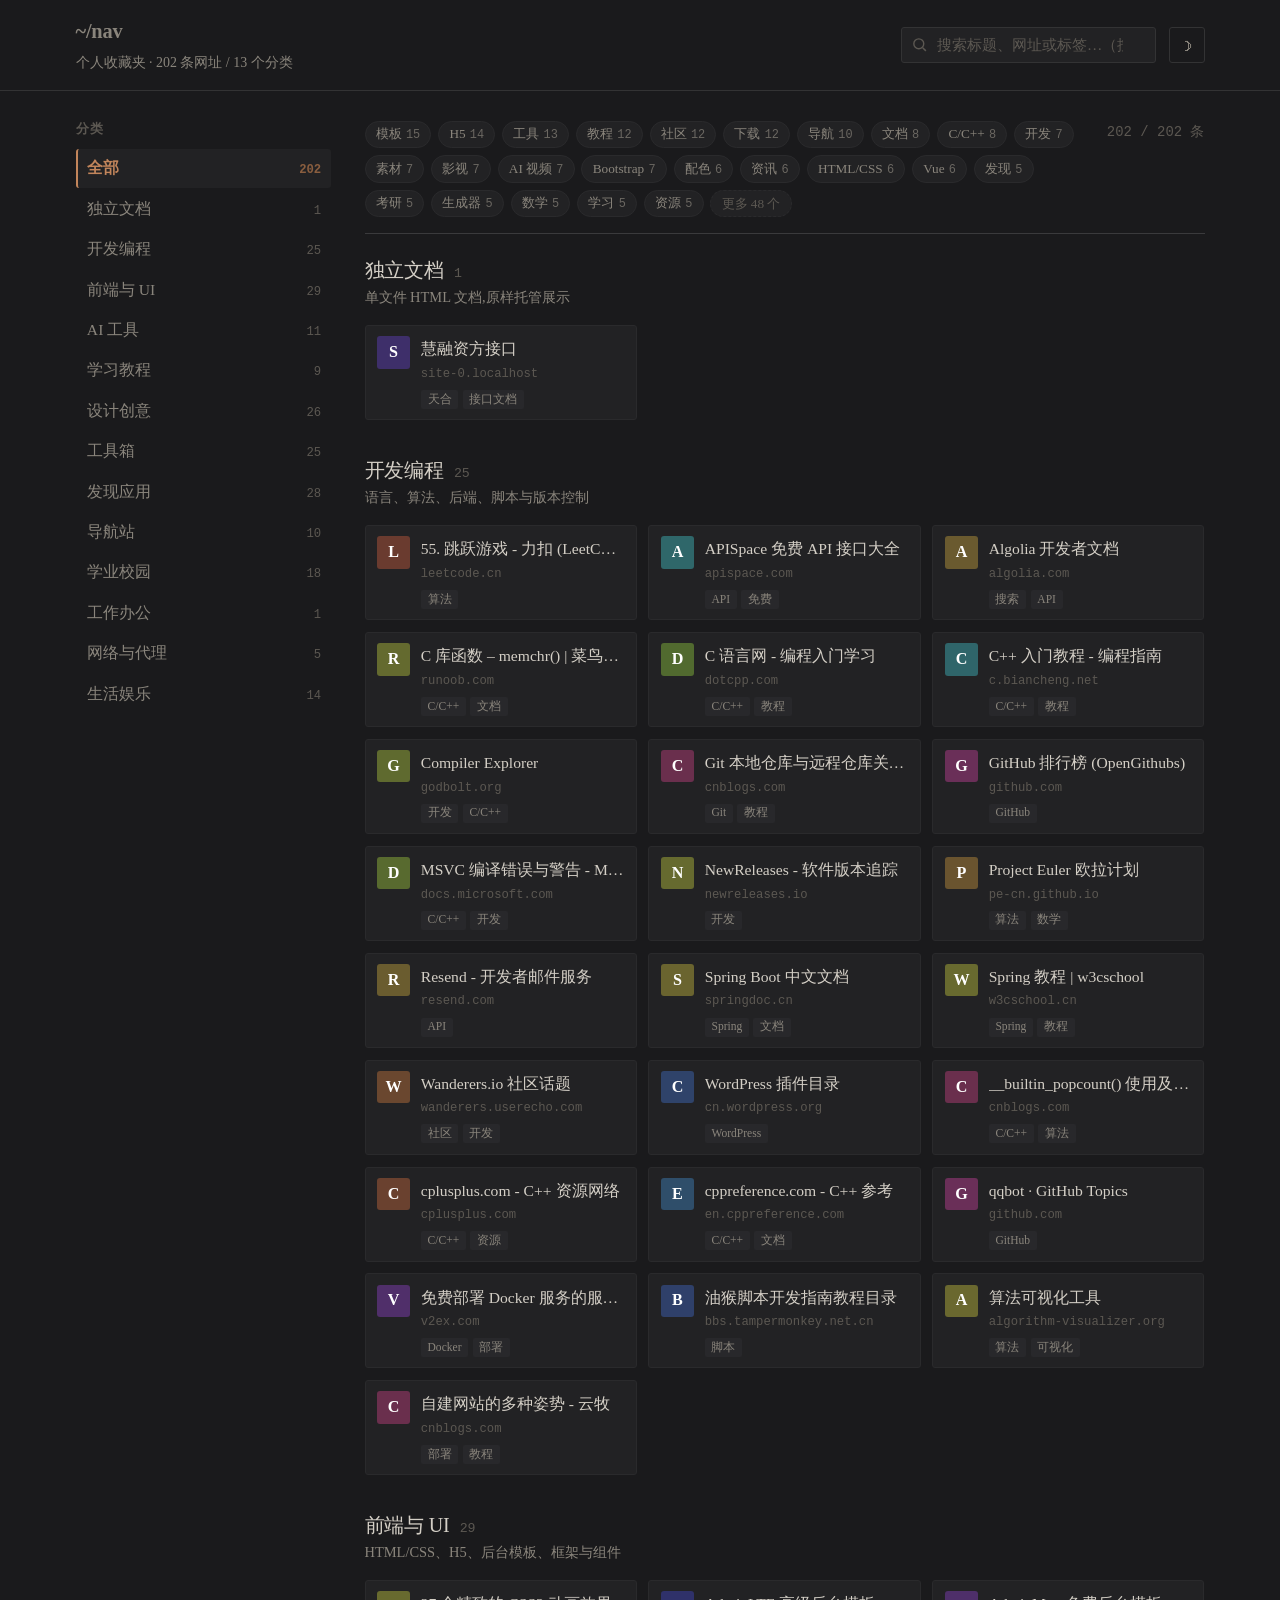
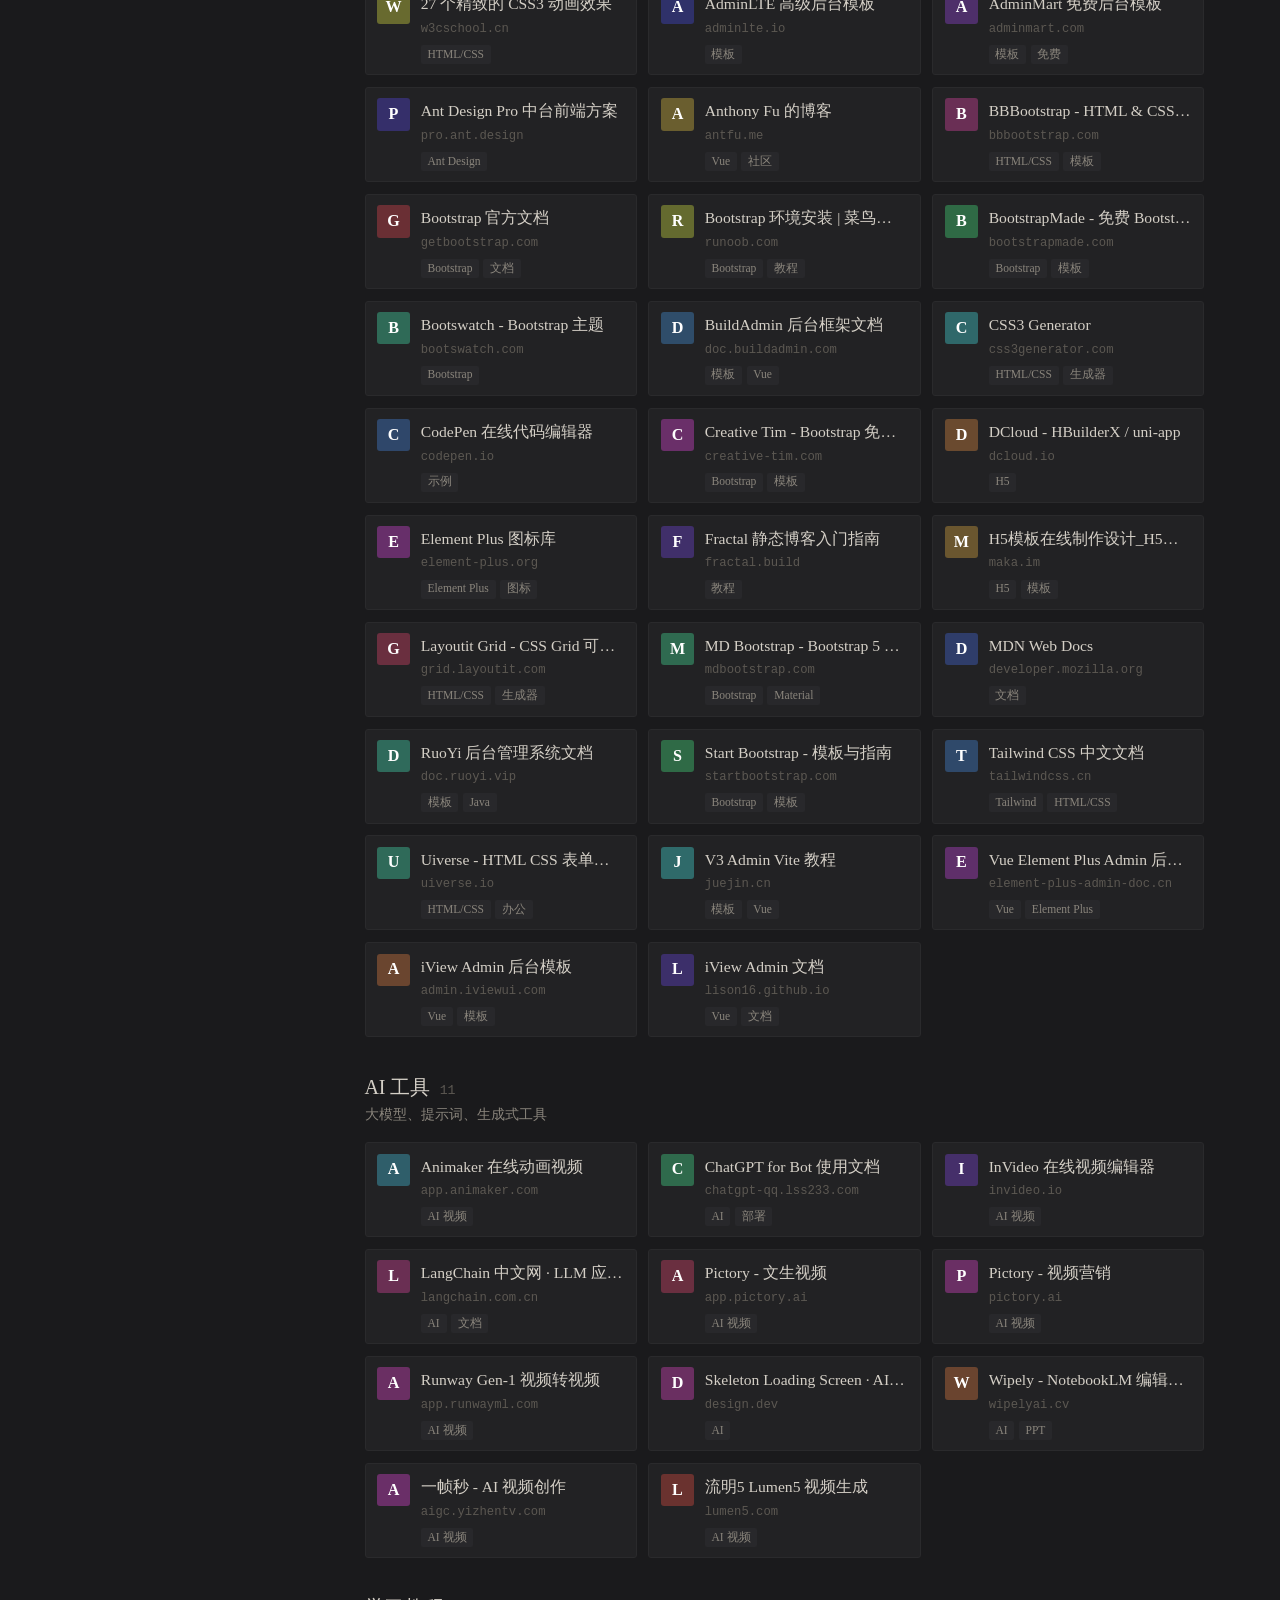
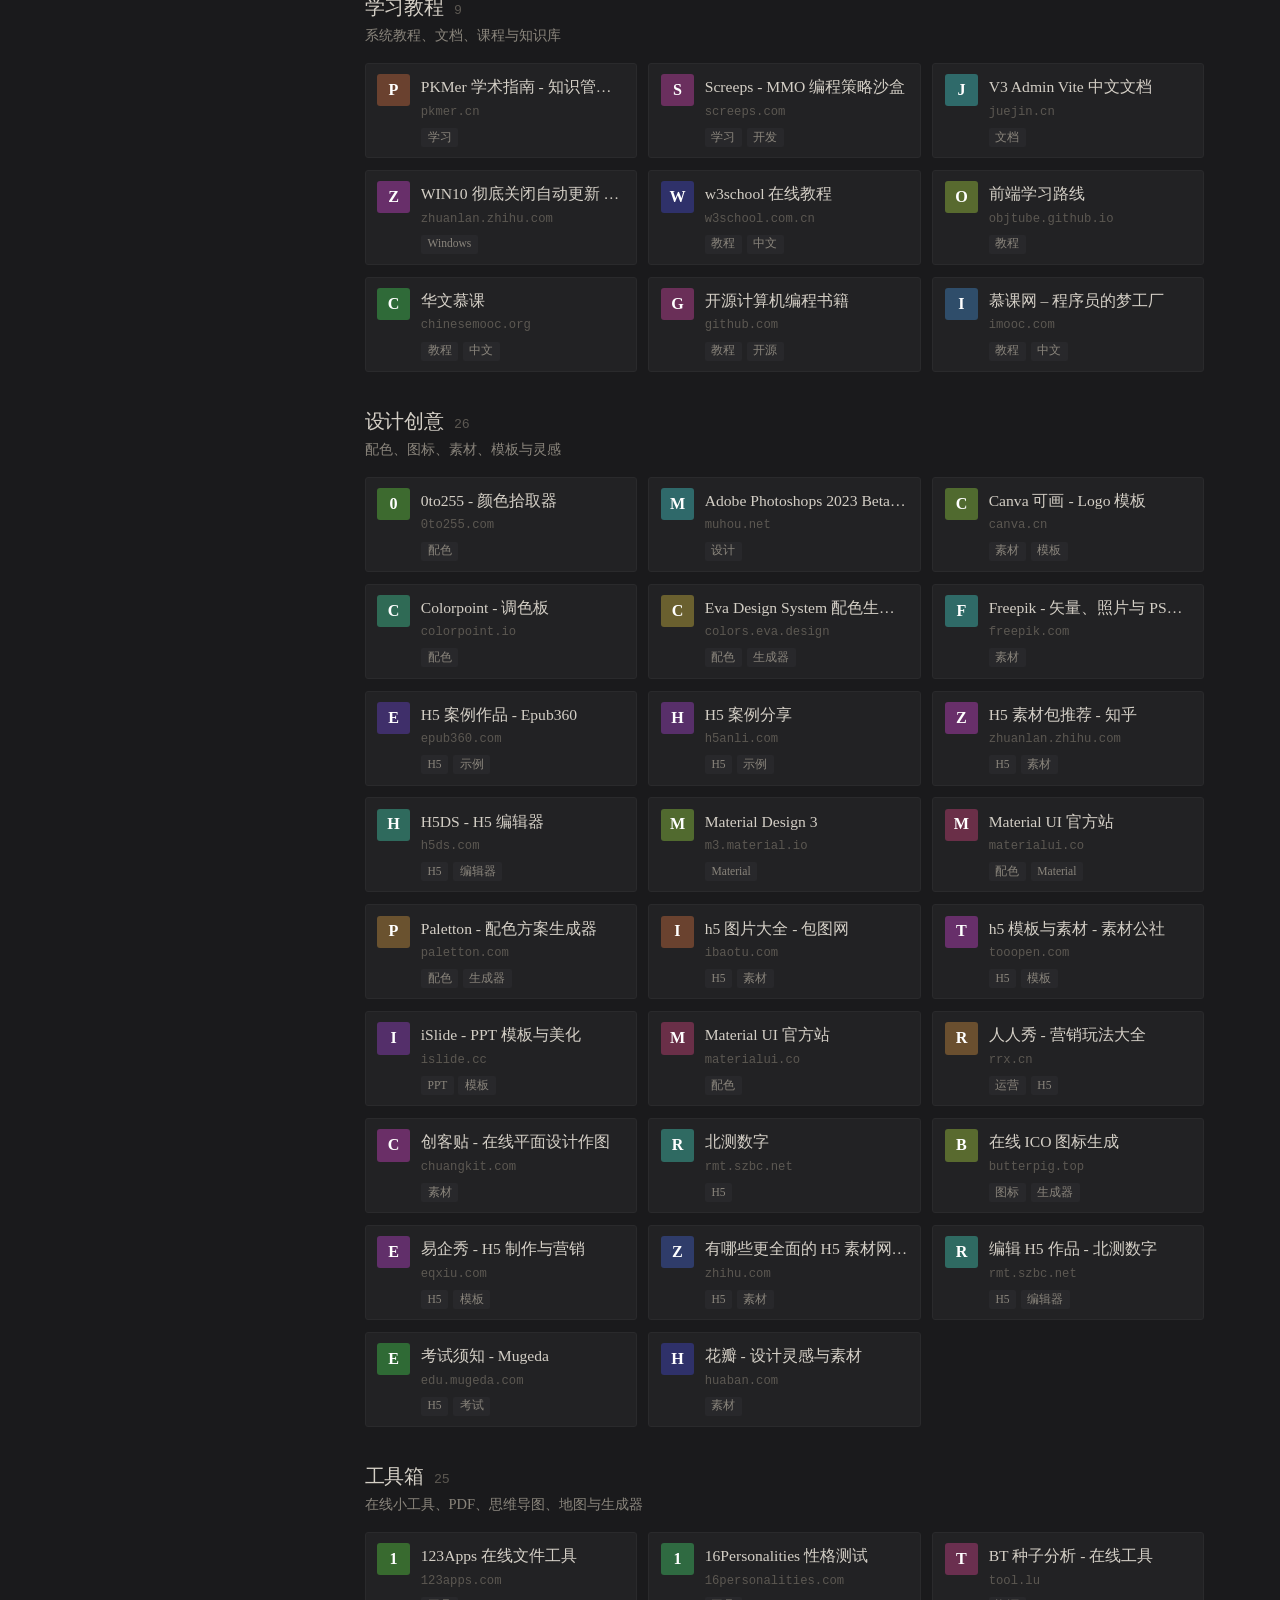
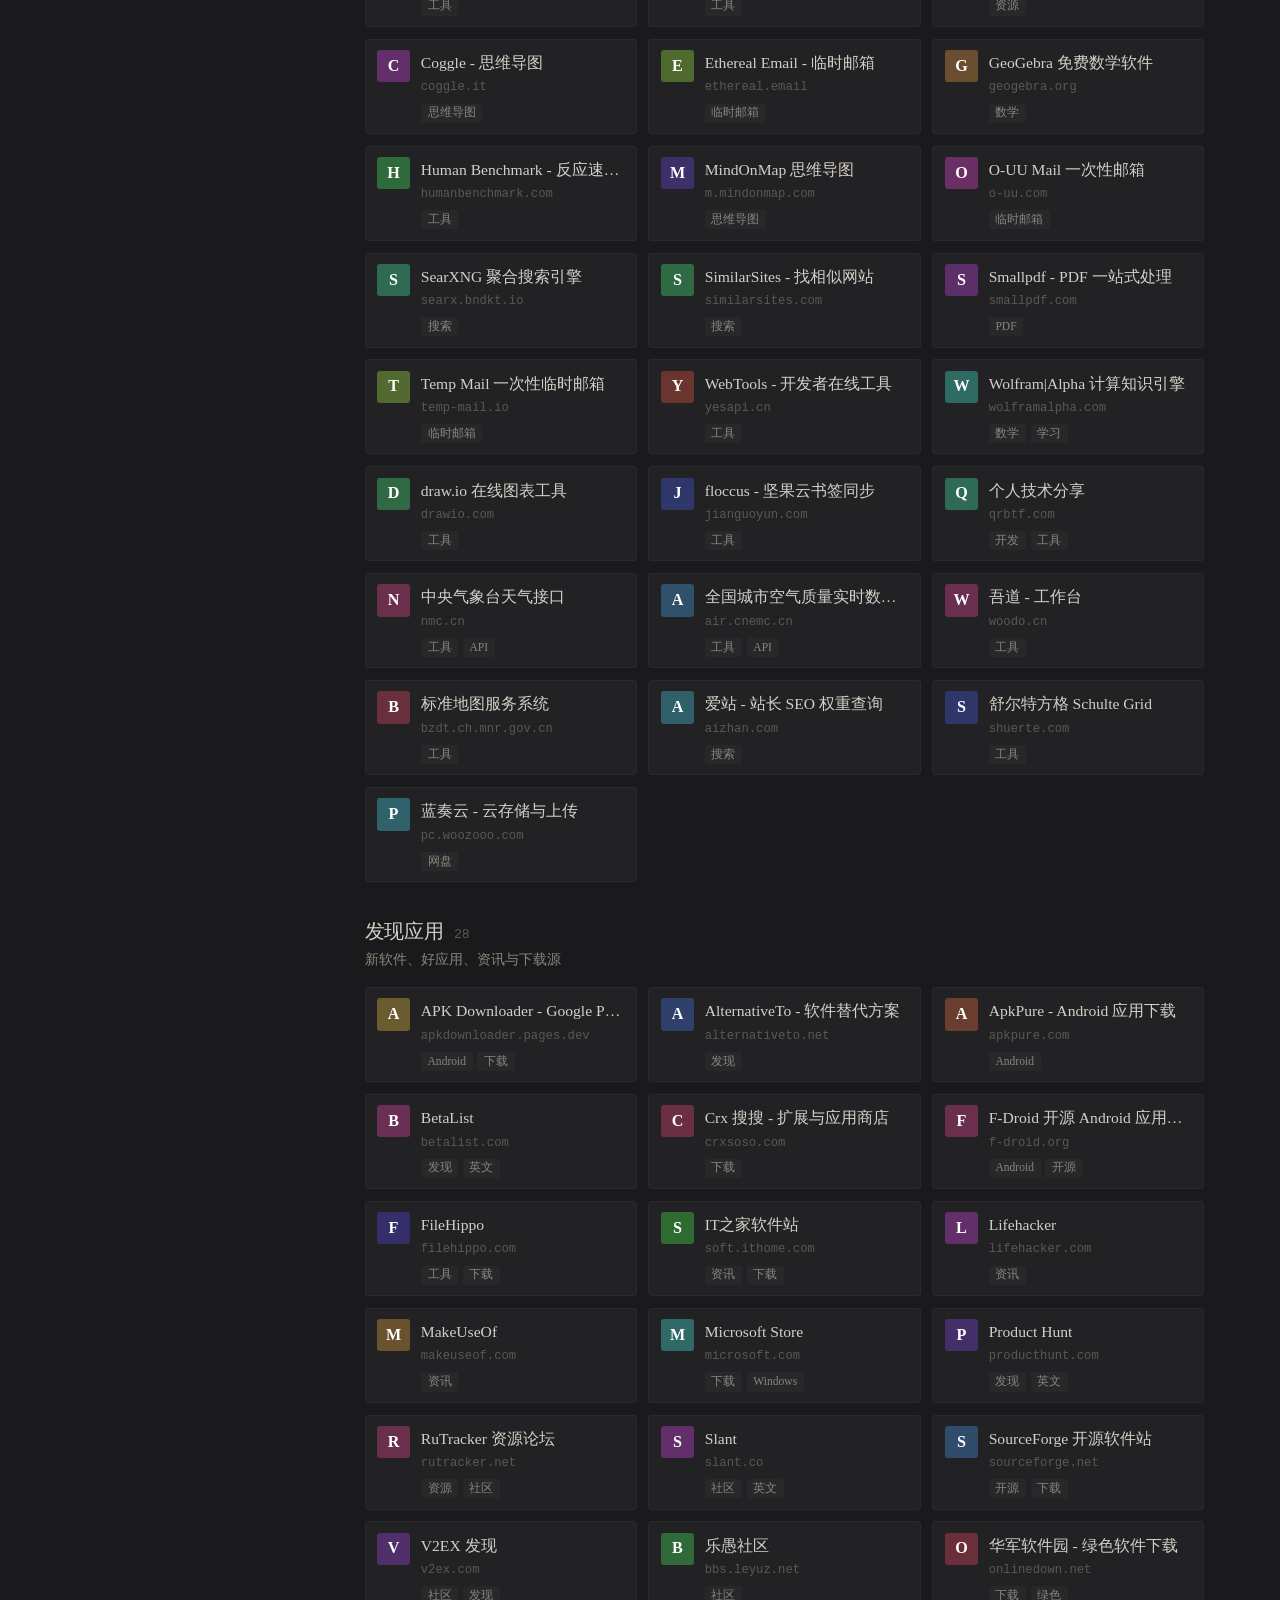
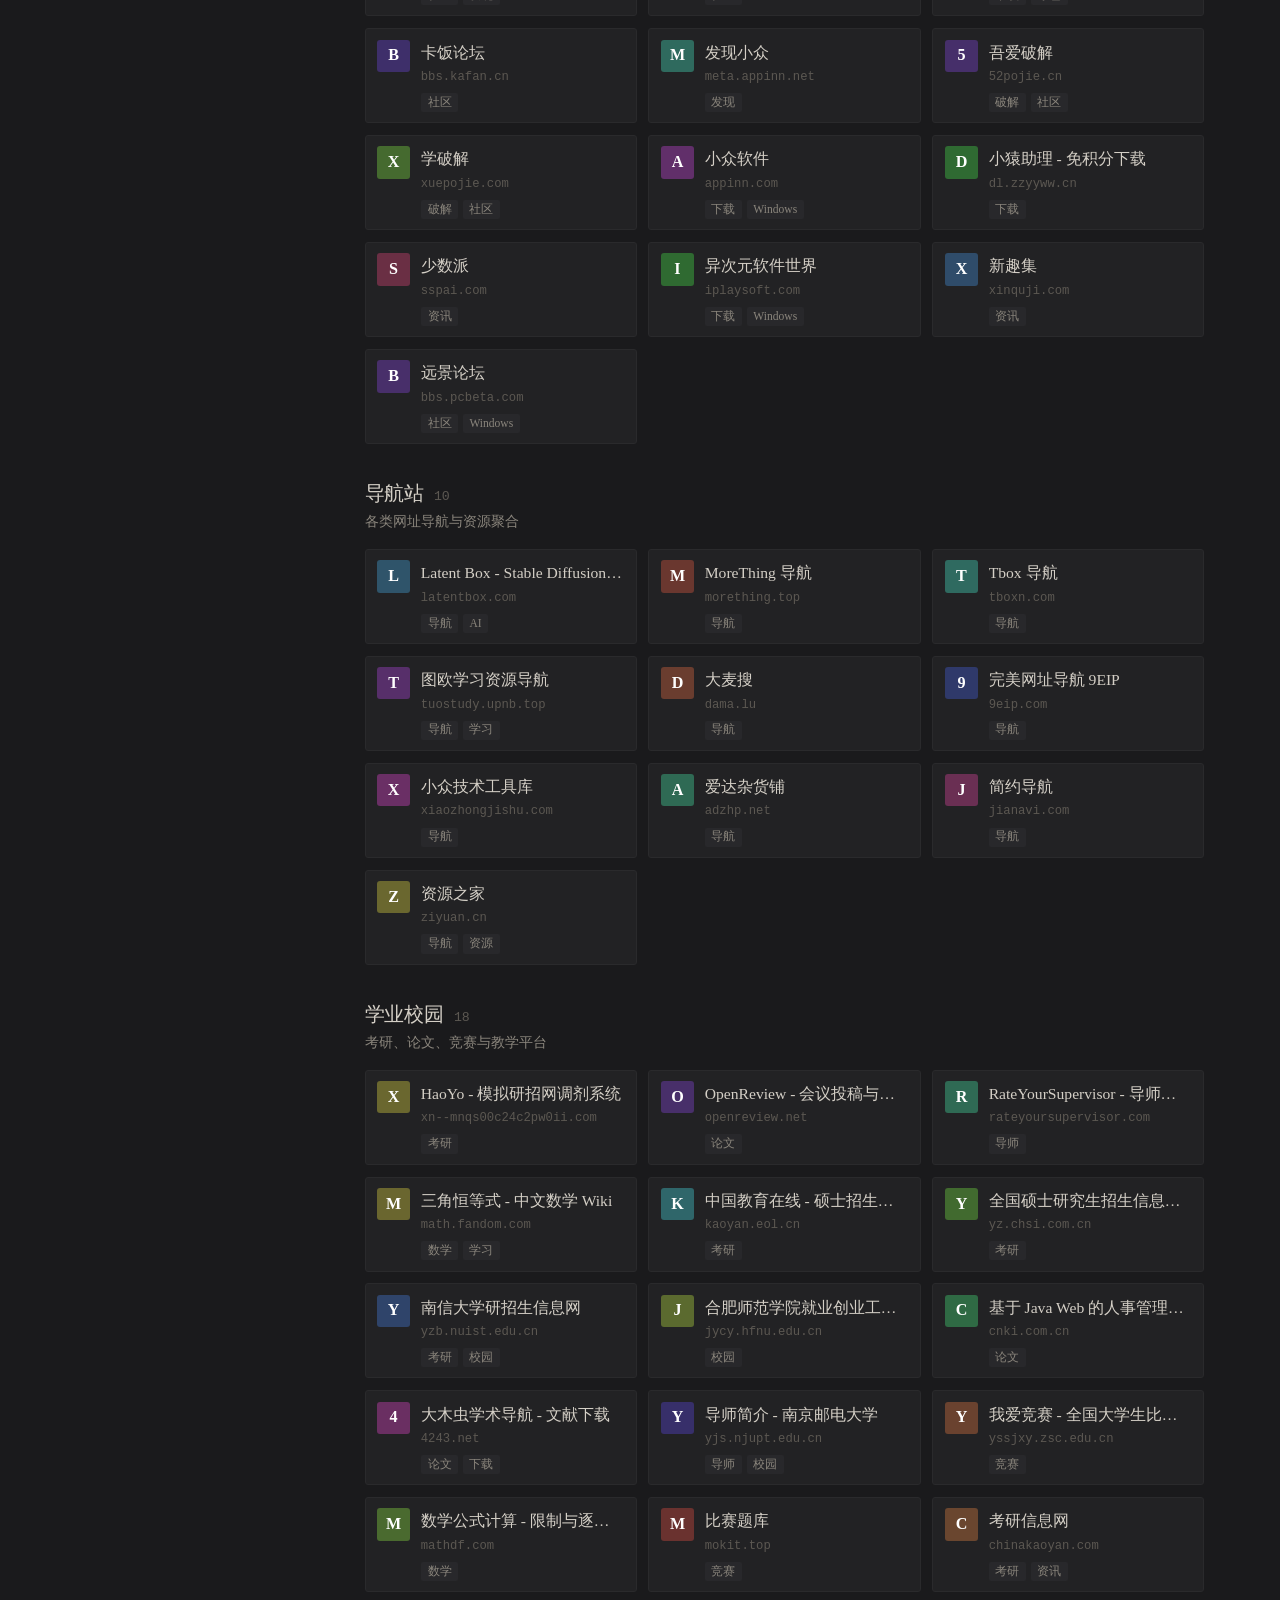
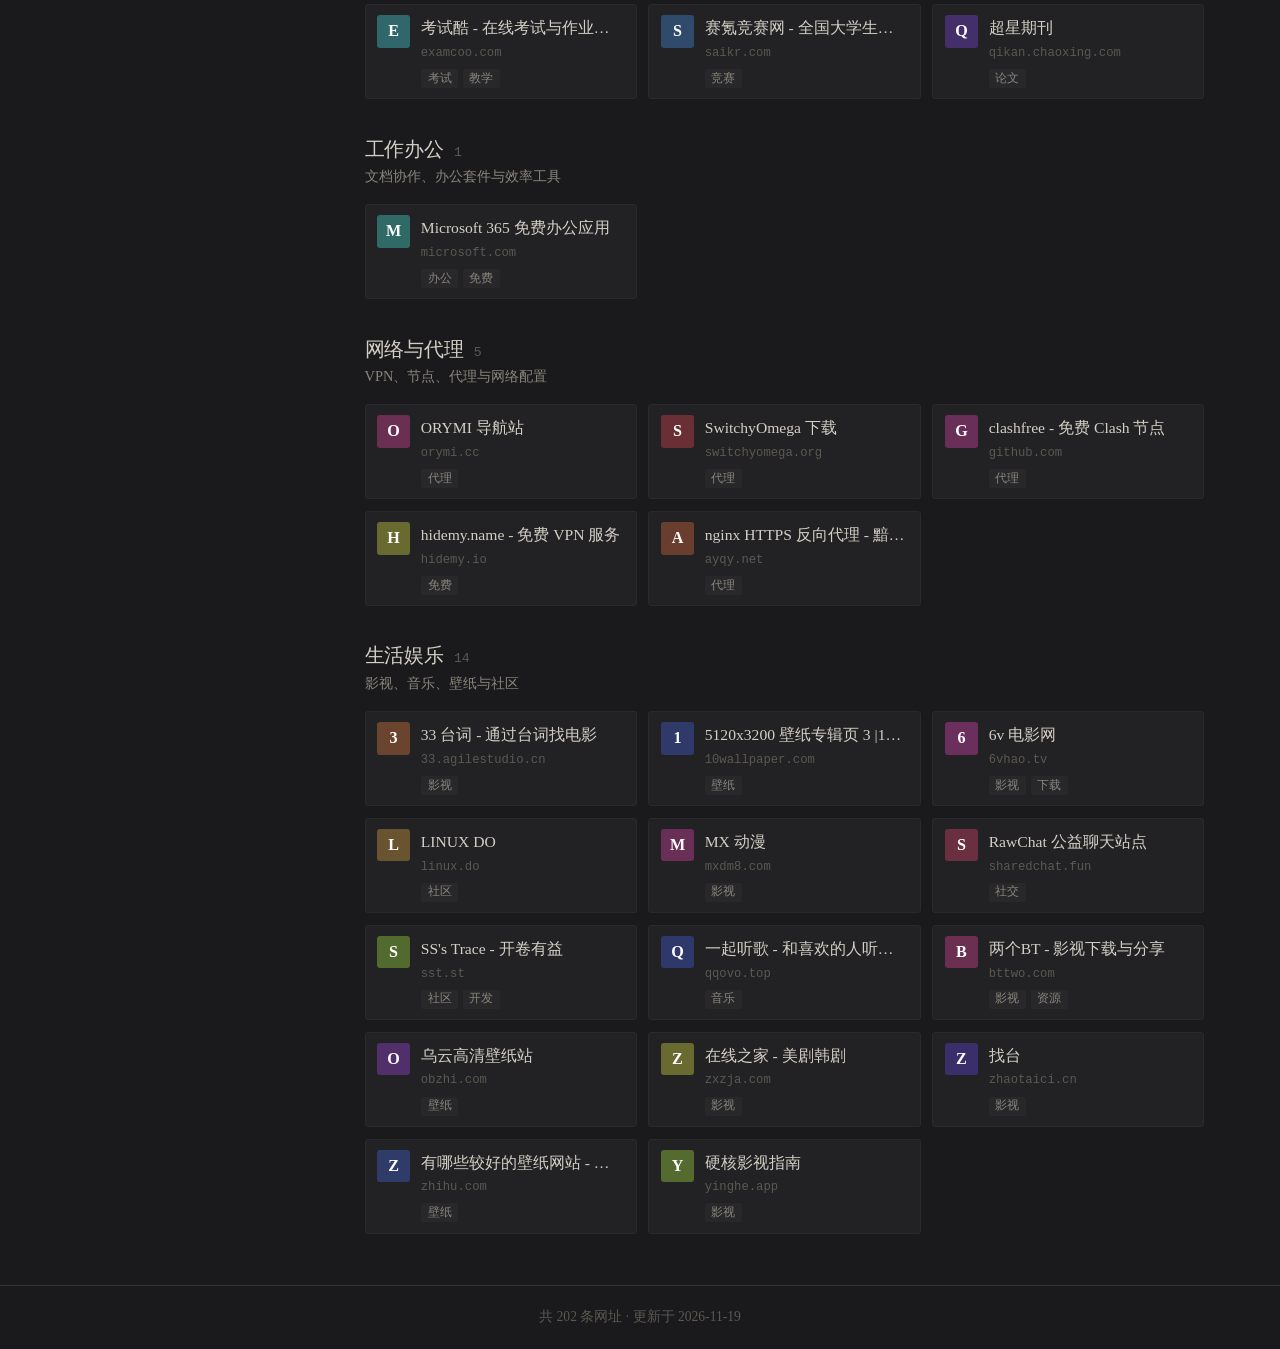
==== index.html @ 86fb74e4 "feat(导航):初始化 shuai-nav 站点并收录天合接口文档 - 从博客复制网址导航页(页面/样式/数据)作为站点根 - 天合接口文档原样托管在 /nav/tianhe/ - 导航数据新增「独" ====
<!DOCTYPE html>
<html lang="zh-CN" data-theme="dark">
<head>
  <meta charset="UTF-8">
  <meta name="viewport" content="width=device-width, initial-scale=1">
  <title>网址导航</title>
  <meta name="description" content="个人收藏夹整理而成的静态网址导航，数据与页面分离，可直接编辑 data/sites.js 维护。">
  <link rel="icon" href="data:image/svg+xml,%3Csvg xmlns='http://www.w3.org/2000/svg' viewBox='0 0 32 32'%3E%3Crect width='32' height='32' rx='6' fill='%23c2855b'/%3E%3Ctext x='16' y='23' font-size='19' font-family='serif' text-anchor='middle' fill='%23fff'%3E%E2%86%92%3C/text%3E%3C/svg%3E">
  <link rel="preload" href="assets/style.css" as="style">
  <script>
  (function(){try{var t=localStorage.getItem('theme');if(t)document.documentElement.setAttribute('data-theme',t);}catch(e){}})();
  </script>
  <link rel="stylesheet" href="assets/style.css">
</head>
<body>
  <a href="#main" class="skip-link">跳到主要内容</a>

  <header class="site-header">
    <div class="header-inner">
      <div class="brand">
        <span class="site-title">
          <a href="/" class="crumb-base">~/nav</a>
        </span>
        <p class="site-subtitle" id="subtitle">加载中…</p>
      </div>

      <div class="header-actions">
        <div class="search-box">
          <svg class="search-icon" viewBox="0 0 24 24" fill="none" stroke="currentColor" stroke-width="2" aria-hidden="true">
            <circle cx="11" cy="11" r="7"></circle>
            <line x1="16.5" y1="16.5" x2="21" y2="21"></line>
          </svg>
          <input id="search" type="search" placeholder="搜索标题、网址或标签…（按 / 聚焦）"
                 autocomplete="off" spellcheck="false" aria-label="搜索网址">
          <button id="clearSearch" class="clear-btn" type="button" aria-label="清空搜索" hidden>×</button>
        </div>
        <button id="themeToggle" class="theme-toggle" type="button" aria-label="切换明暗主题" title="切换明暗主题">&#9789;</button>
      </div>
    </div>
  </header>

  <div class="layout">
    <aside class="sidebar" id="sidebar">
      <nav class="cat-nav" aria-label="分类导航">
        <h2 class="sidebar-title">分类</h2>
        <ul class="cat-list" id="catList"></ul>
      </nav>
    </aside>

    <main id="main" class="main">
      <div class="toolbar">
        <div class="tag-bar" id="tagBar" aria-label="标签筛选"></div>
        <p class="result-count" id="resultCount" aria-live="polite"></p>
      </div>
      <div id="content" class="content"></div>
      <p class="empty-state" id="emptyState" hidden>没有匹配的网址，换个关键词试试。</p>
    </main>
  </div>

  <footer class="site-footer">
    <p>共 <span id="totalCount">0</span> 条网址 ·
       更新于 <span id="updatedAt">—</span></p>
  </footer>

  <script src="data/sites.js"></script>
  <script src="assets/app.js"></script>
</body>
</html>
---- assets/style.css ----
/* ============================================================
   网址导航 — 样式表
   风格沿用博客主题 latex-minimal：衬线宋体、暖纸色、细边框
   ============================================================ */

:root {
  --font-serif: "Cambria", "Palatino Linotype", "Palatino", "Times New Roman", "STSongti-SC", "Songti SC", "SimSun", "宋体", serif;
  --font-mono: "Consolas", "Menlo", "Monaco", "Courier New", monospace;
  --radius: 3px;
  --gap: 1.25rem;
  --transition: 180ms ease;
  --sidebar-w: 15rem;
}

[data-theme="dark"] {
  --bg:            #1a1a1c;
  --bg-surface:    #222224;
  --bg-code:       #28282b;
  --bg-hover:      #2a2a2d;
  --text:          #d4cfc6;
  --text-muted:    #8a857c;
  --text-faint:    #5c5852;
  --border:        #333334;
  --border-light:  #2a2a2c;
  --accent:        #c2855b;
  --accent-dim:    #8a5e3f;
  --rule:          #3a3a3c;
  --selection-bg:  #3d3326;
  --selection-text:#e0d8c8;
  --shadow:        rgba(0, 0, 0, .35);
}

[data-theme="light"] {
  --bg:            #fdfcf8;
  --bg-surface:    #f6f3ed;
  --bg-code:       #f0ede6;
  --bg-hover:      #efeae1;
  --text:          #2d2c28;
  --text-muted:    #6b6760;
  --text-faint:    #a09b92;
  --border:        #ddd8cf;
  --border-light:  #ebe6db;
  --accent:        #a0522d;
  --accent-dim:    #c2855b;
  --rule:          #d5d0c7;
  --selection-bg:  #e8dcc8;
  --selection-text:#2d2c28;
  --shadow:        rgba(60, 50, 35, .10);
}

*, *::before, *::after { box-sizing: border-box; margin: 0; padding: 0; }

html { font-size: 17px; -webkit-font-smoothing: antialiased; -moz-osx-font-smoothing: grayscale; scroll-behavior: smooth; }

body {
  font-family: var(--font-serif);
  background: var(--bg);
  color: var(--text);
  line-height: 1.65;
  min-height: 100vh;
  transition: background var(--transition), color var(--transition);
  display: flex;
  flex-direction: column;
}

::selection { background: var(--selection-bg); color: var(--selection-text); }

h1, h2, h3 { font-weight: 500; line-height: 1.25; color: var(--text); }

a { color: var(--accent); text-decoration: none; transition: color var(--transition); }
a:hover { color: var(--accent-dim); }

code { font-family: var(--font-mono); font-size: .85em; background: var(--bg-code); padding: .15em .4em; border-radius: var(--radius); }

:focus-visible { outline: 2px solid var(--accent); outline-offset: 2px; border-radius: 2px; }

.skip-link {
  position: absolute; top: -100%; left: 1rem; z-index: 1000;
  background: var(--accent); color: #fff; padding: .5rem 1rem; border-radius: var(--radius);
}
.skip-link:focus { top: .5rem; }

/* ---------------- Header ---------------- */
.site-header {
  border-bottom: 1px solid var(--border);
  position: sticky; top: 0; z-index: 100;
  background: var(--bg);
  backdrop-filter: blur(8px);
}
.header-inner {
  max-width: 1180px; margin: 0 auto; padding: .9rem 1.5rem;
  display: flex; align-items: center; justify-content: space-between; gap: 1.25rem;
}
.brand { min-width: 0; }
.site-title { font-size: 1.2rem; font-weight: 600; color: var(--text-muted); letter-spacing: -.01em; }
.crumb-base { color: var(--text-muted); }
.crumb-base:hover { color: var(--accent); }
.crumb-sep { color: var(--text-faint); padding: 0 .15em; }
.crumb-current { color: var(--accent); }
.site-subtitle { font-size: .82rem; color: var(--text-muted); margin-top: .15rem; }

.header-actions { display: flex; align-items: center; gap: .75rem; }

.search-box {
  position: relative; display: flex; align-items: center;
  background: var(--bg-surface); border: 1px solid var(--border);
  border-radius: var(--radius); padding: 0 .55rem; min-width: 15rem;
  transition: border-color var(--transition);
}
.search-box:focus-within { border-color: var(--accent); }
.search-icon { width: 1rem; height: 1rem; color: var(--text-faint); flex: none; }
.search-box input {
  font-family: inherit; font-size: .9rem; color: var(--text);
  background: none; border: none; outline: none; padding: .45rem .5rem; width: 100%;
}
.search-box input::placeholder { color: var(--text-faint); }
.clear-btn {
  border: none; background: none; color: var(--text-faint); cursor: pointer;
  font-size: 1.1rem; line-height: 1; padding: 0 .15rem;
}
.clear-btn:hover { color: var(--accent); }

.theme-toggle {
  background: none; border: 1px solid var(--border); color: var(--text-muted);
  border-radius: var(--radius); width: 2.1rem; height: 2.1rem; cursor: pointer;
  font-size: .95rem; line-height: 1; flex: none;
  transition: color var(--transition), border-color var(--transition);
}
.theme-toggle:hover { color: var(--accent); border-color: var(--accent-dim); }

/* ---------------- Layout ---------------- */
.layout {
  max-width: 1180px; width: 100%; margin: 0 auto; padding: 1.75rem 1.5rem 3rem;
  display: grid; grid-template-columns: var(--sidebar-w) minmax(0, 1fr); gap: 2rem;
  flex: 1;
}

/* ---------------- Sidebar ---------------- */
.sidebar { position: sticky; top: 5.2rem; align-self: start; max-height: calc(100vh - 6.5rem); overflow-y: auto; }
.sidebar-title {
  font-size: .78rem; text-transform: uppercase; letter-spacing: .12em;
  color: var(--text-faint); margin-bottom: .7rem; font-weight: 600;
}
.cat-list { list-style: none; }
.cat-item + .cat-item { margin-top: .1rem; }
.cat-link {
  display: flex; align-items: baseline; justify-content: space-between; gap: .5rem;
  padding: .38rem .55rem; border-radius: var(--radius);
  color: var(--text-muted); font-size: .92rem;
  border-left: 2px solid transparent;
  transition: background var(--transition), color var(--transition);
}
.cat-link:hover { background: var(--bg-surface); color: var(--text); }
.cat-link.is-active {
  color: var(--accent); background: var(--bg-surface);
  border-left-color: var(--accent); font-weight: 600;
}
.cat-count { font-family: var(--font-mono); font-size: .72rem; color: var(--text-faint); }
.cat-link.is-active .cat-count { color: var(--accent-dim); }

/* ---------------- Toolbar ---------------- */
.toolbar {
  display: flex; align-items: flex-start; justify-content: space-between;
  gap: 1rem; flex-wrap: wrap; margin-bottom: 1.4rem;
  padding-bottom: .9rem; border-bottom: 1px solid var(--rule);
}
.tag-bar { display: flex; flex-wrap: wrap; gap: .4rem; flex: 1; min-width: 0; }
.tag-chip {
  font-family: inherit; font-size: .78rem; line-height: 1;
  padding: .32rem .6rem; border-radius: 999px; cursor: pointer;
  background: var(--bg-surface); border: 1px solid var(--border-light); color: var(--text-muted);
  transition: all var(--transition);
}
.tag-chip:hover { color: var(--text); border-color: var(--accent-dim); }
.tag-chip.is-active { background: var(--accent); border-color: var(--accent); color: #fff; }
.tag-chip .tag-n { font-family: var(--font-mono); font-size: .7rem; opacity: .7; margin-left: .25rem; }
.tag-more { border-style: dashed; color: var(--text-faint); }
.result-count { font-size: .82rem; color: var(--text-faint); white-space: nowrap; font-family: var(--font-mono); }

/* ---------------- Content ---------------- */
.content { display: flex; flex-direction: column; gap: 2.2rem; }

.section-head { margin-bottom: .9rem; }
.section-title {
  font-size: 1.18rem; font-weight: 500; letter-spacing: -.01em;
  display: flex; align-items: baseline; gap: .6rem;
}
.section-title .section-n { font-family: var(--font-mono); font-size: .78rem; color: var(--text-faint); font-weight: 400; }
.section-desc { font-size: .85rem; color: var(--text-muted); margin-top: .2rem; }

.card-grid {
  display: grid; gap: .7rem;
  grid-template-columns: repeat(auto-fill, minmax(15.5rem, 1fr));
}

.card {
  display: flex; align-items: flex-start; gap: .65rem;
  padding: .6rem .7rem;
  background: var(--bg-surface); border: 1px solid var(--border-light);
  border-radius: var(--radius);
  color: var(--text);
  transition: border-color var(--transition), background var(--transition), transform var(--transition);
}
.card:hover { border-color: var(--accent-dim); background: var(--bg-hover); transform: translateY(-1px); }
.card:hover .card-title { color: var(--accent); }

.avatar {
  flex: none; width: 1.9rem; height: 1.9rem; border-radius: var(--radius);
  display: grid; place-items: center;
  font-size: .95rem; font-weight: 600; color: #fff;
  background: var(--accent-dim);
  user-select: none;
}
.card-body { min-width: 0; }
.card-title {
  display: block; font-size: .92rem; font-weight: 500; color: var(--text);
  overflow: hidden; text-overflow: ellipsis; white-space: nowrap;
  transition: color var(--transition);
}
.card-url {
  display: block; font-family: var(--font-mono); font-size: .72rem; color: var(--text-faint);
  overflow: hidden; text-overflow: ellipsis; white-space: nowrap; margin-top: .1rem;
}
.card-tags { margin-top: .35rem; display: flex; flex-wrap: wrap; gap: .25rem; }
.card-tag {
  font-size: .68rem; line-height: 1; padding: .22rem .4rem; border-radius: 2px;
  color: var(--text-muted); background: var(--bg-code);
}
.card-tag.is-hit { color: var(--accent); border: 1px solid var(--accent-dim); }

.empty-state { color: var(--text-muted); text-align: center; padding: 3rem 0; }

/* ---------------- Footer ---------------- */
.site-footer {
  border-top: 1px solid var(--border);
  padding: 1.2rem 1.5rem; text-align: center;
  font-size: .8rem; color: var(--text-faint);
}

/* ---------------- Responsive ---------------- */
@media (max-width: 860px) {
  .layout { grid-template-columns: 1fr; gap: 1.2rem; padding: 1.1rem 1rem 2.5rem; }
  .sidebar { position: static; max-height: none; overflow: visible; }
  .cat-list { display: flex; flex-wrap: wrap; gap: .35rem; }
  .cat-item + .cat-item { margin-top: 0; }
  .cat-link { border-left: none; border: 1px solid var(--border-light); border-radius: 999px; padding: .28rem .7rem; }
  .cat-link.is-active { border-color: var(--accent); }
  .header-inner { flex-direction: column; align-items: stretch; gap: .8rem; }
  .header-actions { justify-content: space-between; }
  .search-box { min-width: 0; flex: 1; }
}
---- assets/style.css ----
/* ============================================================
   网址导航 — 样式表
   风格沿用博客主题 latex-minimal：衬线宋体、暖纸色、细边框
   ============================================================ */

:root {
  --font-serif: "Cambria", "Palatino Linotype", "Palatino", "Times New Roman", "STSongti-SC", "Songti SC", "SimSun", "宋体", serif;
  --font-mono: "Consolas", "Menlo", "Monaco", "Courier New", monospace;
  --radius: 3px;
  --gap: 1.25rem;
  --transition: 180ms ease;
  --sidebar-w: 15rem;
}

[data-theme="dark"] {
  --bg:            #1a1a1c;
  --bg-surface:    #222224;
  --bg-code:       #28282b;
  --bg-hover:      #2a2a2d;
  --text:          #d4cfc6;
  --text-muted:    #8a857c;
  --text-faint:    #5c5852;
  --border:        #333334;
  --border-light:  #2a2a2c;
  --accent:        #c2855b;
  --accent-dim:    #8a5e3f;
  --rule:          #3a3a3c;
  --selection-bg:  #3d3326;
  --selection-text:#e0d8c8;
  --shadow:        rgba(0, 0, 0, .35);
}

[data-theme="light"] {
  --bg:            #fdfcf8;
  --bg-surface:    #f6f3ed;
  --bg-code:       #f0ede6;
  --bg-hover:      #efeae1;
  --text:          #2d2c28;
  --text-muted:    #6b6760;
  --text-faint:    #a09b92;
  --border:        #ddd8cf;
  --border-light:  #ebe6db;
  --accent:        #a0522d;
  --accent-dim:    #c2855b;
  --rule:          #d5d0c7;
  --selection-bg:  #e8dcc8;
  --selection-text:#2d2c28;
  --shadow:        rgba(60, 50, 35, .10);
}

*, *::before, *::after { box-sizing: border-box; margin: 0; padding: 0; }

html { font-size: 17px; -webkit-font-smoothing: antialiased; -moz-osx-font-smoothing: grayscale; scroll-behavior: smooth; }

body {
  font-family: var(--font-serif);
  background: var(--bg);
  color: var(--text);
  line-height: 1.65;
  min-height: 100vh;
  transition: background var(--transition), color var(--transition);
  display: flex;
  flex-direction: column;
}

::selection { background: var(--selection-bg); color: var(--selection-text); }

h1, h2, h3 { font-weight: 500; line-height: 1.25; color: var(--text); }

a { color: var(--accent); text-decoration: none; transition: color var(--transition); }
a:hover { color: var(--accent-dim); }

code { font-family: var(--font-mono); font-size: .85em; background: var(--bg-code); padding: .15em .4em; border-radius: var(--radius); }

:focus-visible { outline: 2px solid var(--accent); outline-offset: 2px; border-radius: 2px; }

.skip-link {
  position: absolute; top: -100%; left: 1rem; z-index: 1000;
  background: var(--accent); color: #fff; padding: .5rem 1rem; border-radius: var(--radius);
}
.skip-link:focus { top: .5rem; }

/* ---------------- Header ---------------- */
.site-header {
  border-bottom: 1px solid var(--border);
  position: sticky; top: 0; z-index: 100;
  background: var(--bg);
  backdrop-filter: blur(8px);
}
.header-inner {
  max-width: 1180px; margin: 0 auto; padding: .9rem 1.5rem;
  display: flex; align-items: center; justify-content: space-between; gap: 1.25rem;
}
.brand { min-width: 0; }
.site-title { font-size: 1.2rem; font-weight: 600; color: var(--text-muted); letter-spacing: -.01em; }
.crumb-base { color: var(--text-muted); }
.crumb-base:hover { color: var(--accent); }
.crumb-sep { color: var(--text-faint); padding: 0 .15em; }
.crumb-current { color: var(--accent); }
.site-subtitle { font-size: .82rem; color: var(--text-muted); margin-top: .15rem; }

.header-actions { display: flex; align-items: center; gap: .75rem; }

.search-box {
  position: relative; display: flex; align-items: center;
  background: var(--bg-surface); border: 1px solid var(--border);
  border-radius: var(--radius); padding: 0 .55rem; min-width: 15rem;
  transition: border-color var(--transition);
}
.search-box:focus-within { border-color: var(--accent); }
.search-icon { width: 1rem; height: 1rem; color: var(--text-faint); flex: none; }
.search-box input {
  font-family: inherit; font-size: .9rem; color: var(--text);
  background: none; border: none; outline: none; padding: .45rem .5rem; width: 100%;
}
.search-box input::placeholder { color: var(--text-faint); }
.clear-btn {
  border: none; background: none; color: var(--text-faint); cursor: pointer;
  font-size: 1.1rem; line-height: 1; padding: 0 .15rem;
}
.clear-btn:hover { color: var(--accent); }

.theme-toggle {
  background: none; border: 1px solid var(--border); color: var(--text-muted);
  border-radius: var(--radius); width: 2.1rem; height: 2.1rem; cursor: pointer;
  font-size: .95rem; line-height: 1; flex: none;
  transition: color var(--transition), border-color var(--transition);
}
.theme-toggle:hover { color: var(--accent); border-color: var(--accent-dim); }

/* ---------------- Layout ---------------- */
.layout {
  max-width: 1180px; width: 100%; margin: 0 auto; padding: 1.75rem 1.5rem 3rem;
  display: grid; grid-template-columns: var(--sidebar-w) minmax(0, 1fr); gap: 2rem;
  flex: 1;
}

/* ---------------- Sidebar ---------------- */
.sidebar { position: sticky; top: 5.2rem; align-self: start; max-height: calc(100vh - 6.5rem); overflow-y: auto; }
.sidebar-title {
  font-size: .78rem; text-transform: uppercase; letter-spacing: .12em;
  color: var(--text-faint); margin-bottom: .7rem; font-weight: 600;
}
.cat-list { list-style: none; }
.cat-item + .cat-item { margin-top: .1rem; }
.cat-link {
  display: flex; align-items: baseline; justify-content: space-between; gap: .5rem;
  padding: .38rem .55rem; border-radius: var(--radius);
  color: var(--text-muted); font-size: .92rem;
  border-left: 2px solid transparent;
  transition: background var(--transition), color var(--transition);
}
.cat-link:hover { background: var(--bg-surface); color: var(--text); }
.cat-link.is-active {
  color: var(--accent); background: var(--bg-surface);
  border-left-color: var(--accent); font-weight: 600;
}
.cat-count { font-family: var(--font-mono); font-size: .72rem; color: var(--text-faint); }
.cat-link.is-active .cat-count { color: var(--accent-dim); }

/* ---------------- Toolbar ---------------- */
.toolbar {
  display: flex; align-items: flex-start; justify-content: space-between;
  gap: 1rem; flex-wrap: wrap; margin-bottom: 1.4rem;
  padding-bottom: .9rem; border-bottom: 1px solid var(--rule);
}
.tag-bar { display: flex; flex-wrap: wrap; gap: .4rem; flex: 1; min-width: 0; }
.tag-chip {
  font-family: inherit; font-size: .78rem; line-height: 1;
  padding: .32rem .6rem; border-radius: 999px; cursor: pointer;
  background: var(--bg-surface); border: 1px solid var(--border-light); color: var(--text-muted);
  transition: all var(--transition);
}
.tag-chip:hover { color: var(--text); border-color: var(--accent-dim); }
.tag-chip.is-active { background: var(--accent); border-color: var(--accent); color: #fff; }
.tag-chip .tag-n { font-family: var(--font-mono); font-size: .7rem; opacity: .7; margin-left: .25rem; }
.tag-more { border-style: dashed; color: var(--text-faint); }
.result-count { font-size: .82rem; color: var(--text-faint); white-space: nowrap; font-family: var(--font-mono); }

/* ---------------- Content ---------------- */
.content { display: flex; flex-direction: column; gap: 2.2rem; }

.section-head { margin-bottom: .9rem; }
.section-title {
  font-size: 1.18rem; font-weight: 500; letter-spacing: -.01em;
  display: flex; align-items: baseline; gap: .6rem;
}
.section-title .section-n { font-family: var(--font-mono); font-size: .78rem; color: var(--text-faint); font-weight: 400; }
.section-desc { font-size: .85rem; color: var(--text-muted); margin-top: .2rem; }

.card-grid {
  display: grid; gap: .7rem;
  grid-template-columns: repeat(auto-fill, minmax(15.5rem, 1fr));
}

.card {
  display: flex; align-items: flex-start; gap: .65rem;
  padding: .6rem .7rem;
  background: var(--bg-surface); border: 1px solid var(--border-light);
  border-radius: var(--radius);
  color: var(--text);
  transition: border-color var(--transition), background var(--transition), transform var(--transition);
}
.card:hover { border-color: var(--accent-dim); background: var(--bg-hover); transform: translateY(-1px); }
.card:hover .card-title { color: var(--accent); }

.avatar {
  flex: none; width: 1.9rem; height: 1.9rem; border-radius: var(--radius);
  display: grid; place-items: center;
  font-size: .95rem; font-weight: 600; color: #fff;
  background: var(--accent-dim);
  user-select: none;
}
.card-body { min-width: 0; }
.card-title {
  display: block; font-size: .92rem; font-weight: 500; color: var(--text);
  overflow: hidden; text-overflow: ellipsis; white-space: nowrap;
  transition: color var(--transition);
}
.card-url {
  display: block; font-family: var(--font-mono); font-size: .72rem; color: var(--text-faint);
  overflow: hidden; text-overflow: ellipsis; white-space: nowrap; margin-top: .1rem;
}
.card-tags { margin-top: .35rem; display: flex; flex-wrap: wrap; gap: .25rem; }
.card-tag {
  font-size: .68rem; line-height: 1; padding: .22rem .4rem; border-radius: 2px;
  color: var(--text-muted); background: var(--bg-code);
}
.card-tag.is-hit { color: var(--accent); border: 1px solid var(--accent-dim); }

.empty-state { color: var(--text-muted); text-align: center; padding: 3rem 0; }

/* ---------------- Footer ---------------- */
.site-footer {
  border-top: 1px solid var(--border);
  padding: 1.2rem 1.5rem; text-align: center;
  font-size: .8rem; color: var(--text-faint);
}

/* ---------------- Responsive ---------------- */
@media (max-width: 860px) {
  .layout { grid-template-columns: 1fr; gap: 1.2rem; padding: 1.1rem 1rem 2.5rem; }
  .sidebar { position: static; max-height: none; overflow: visible; }
  .cat-list { display: flex; flex-wrap: wrap; gap: .35rem; }
  .cat-item + .cat-item { margin-top: 0; }
  .cat-link { border-left: none; border: 1px solid var(--border-light); border-radius: 999px; padding: .28rem .7rem; }
  .cat-link.is-active { border-color: var(--accent); }
  .header-inner { flex-direction: column; align-items: stretch; gap: .8rem; }
  .header-actions { justify-content: space-between; }
  .search-box { min-width: 0; flex: 1; }
}
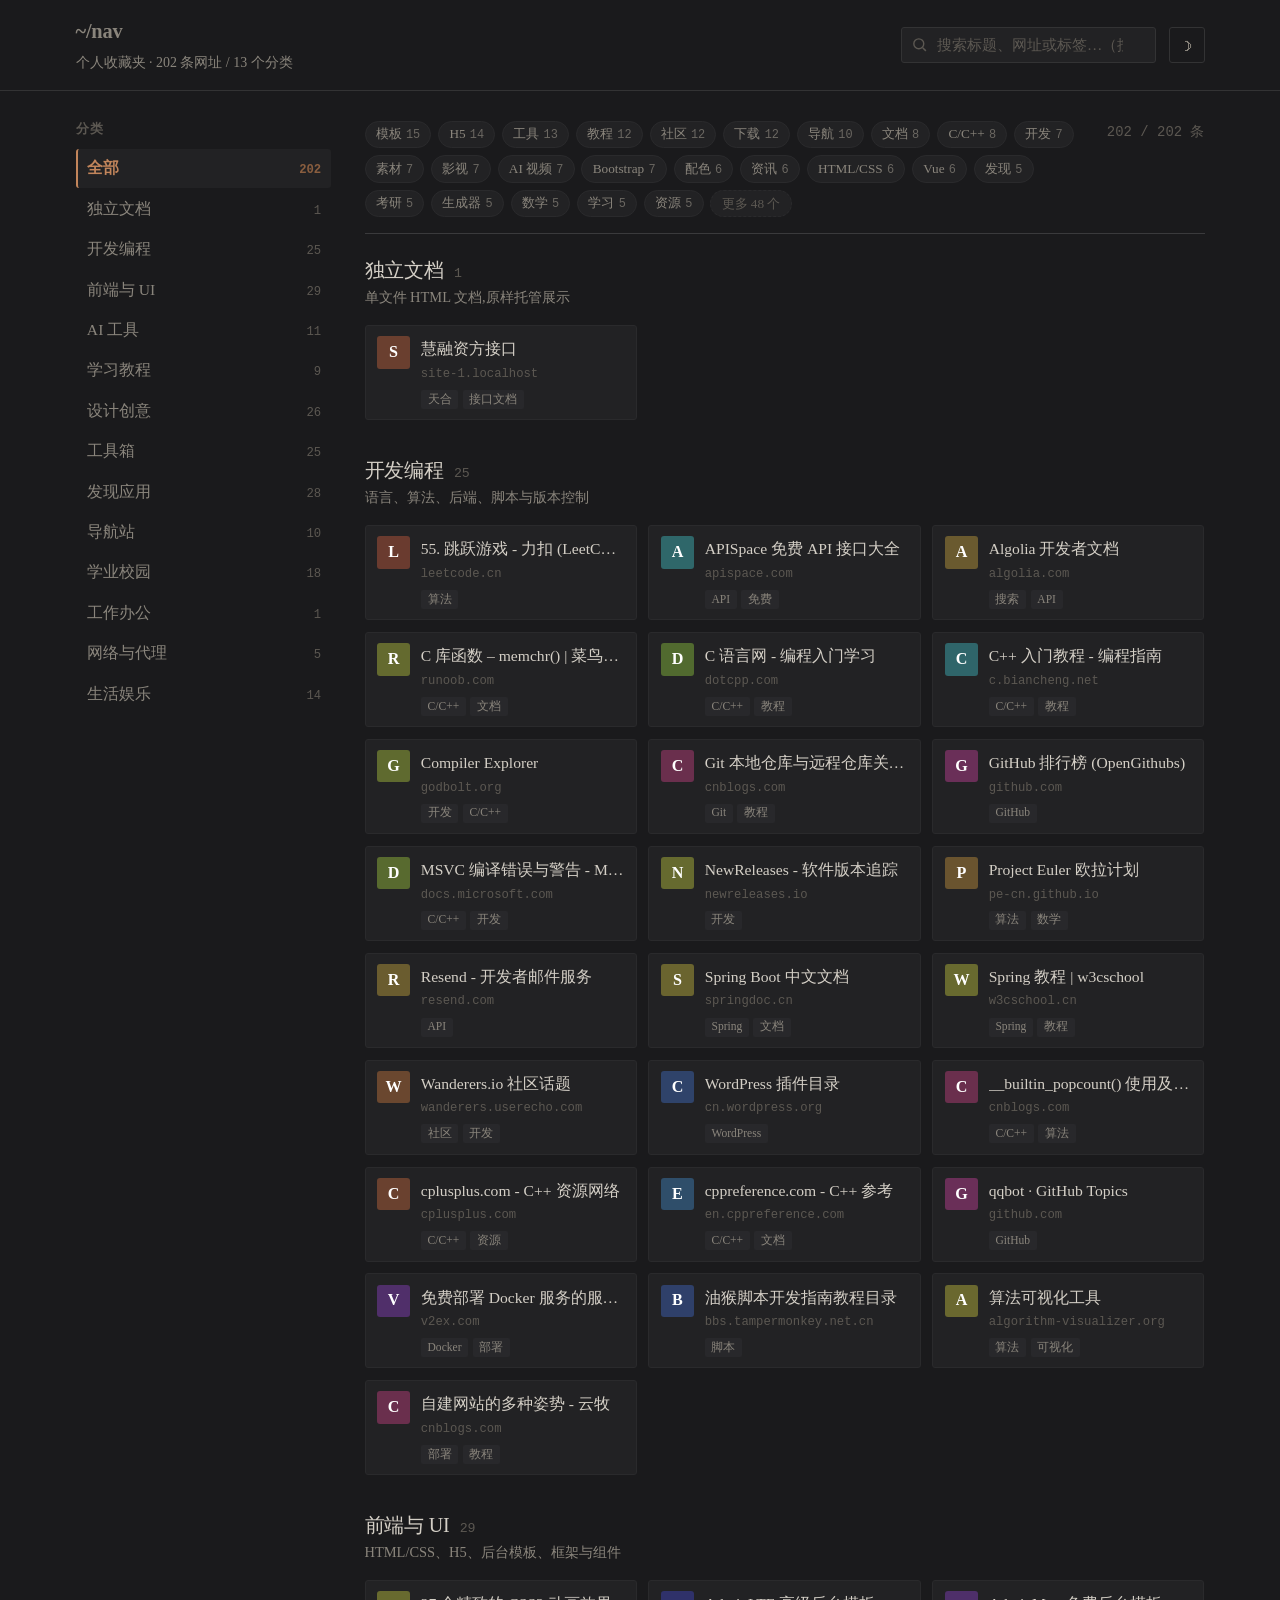
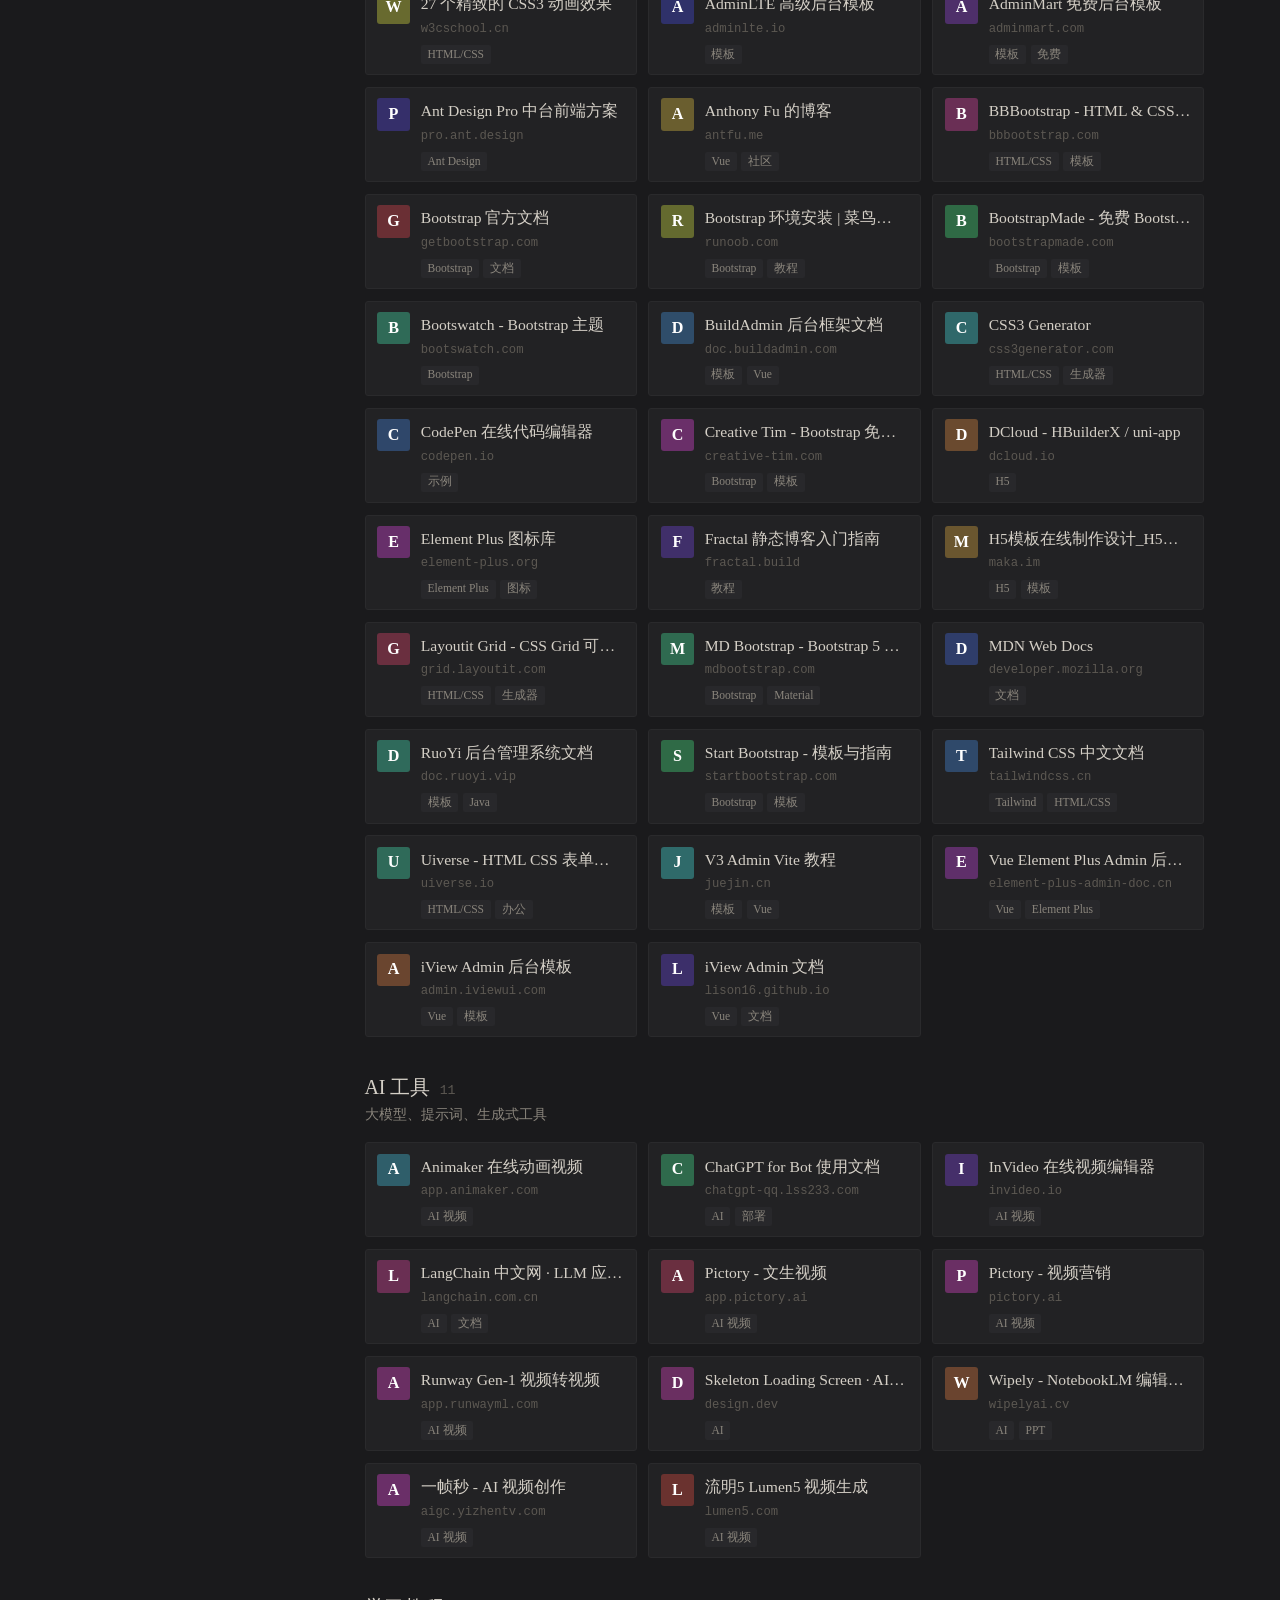
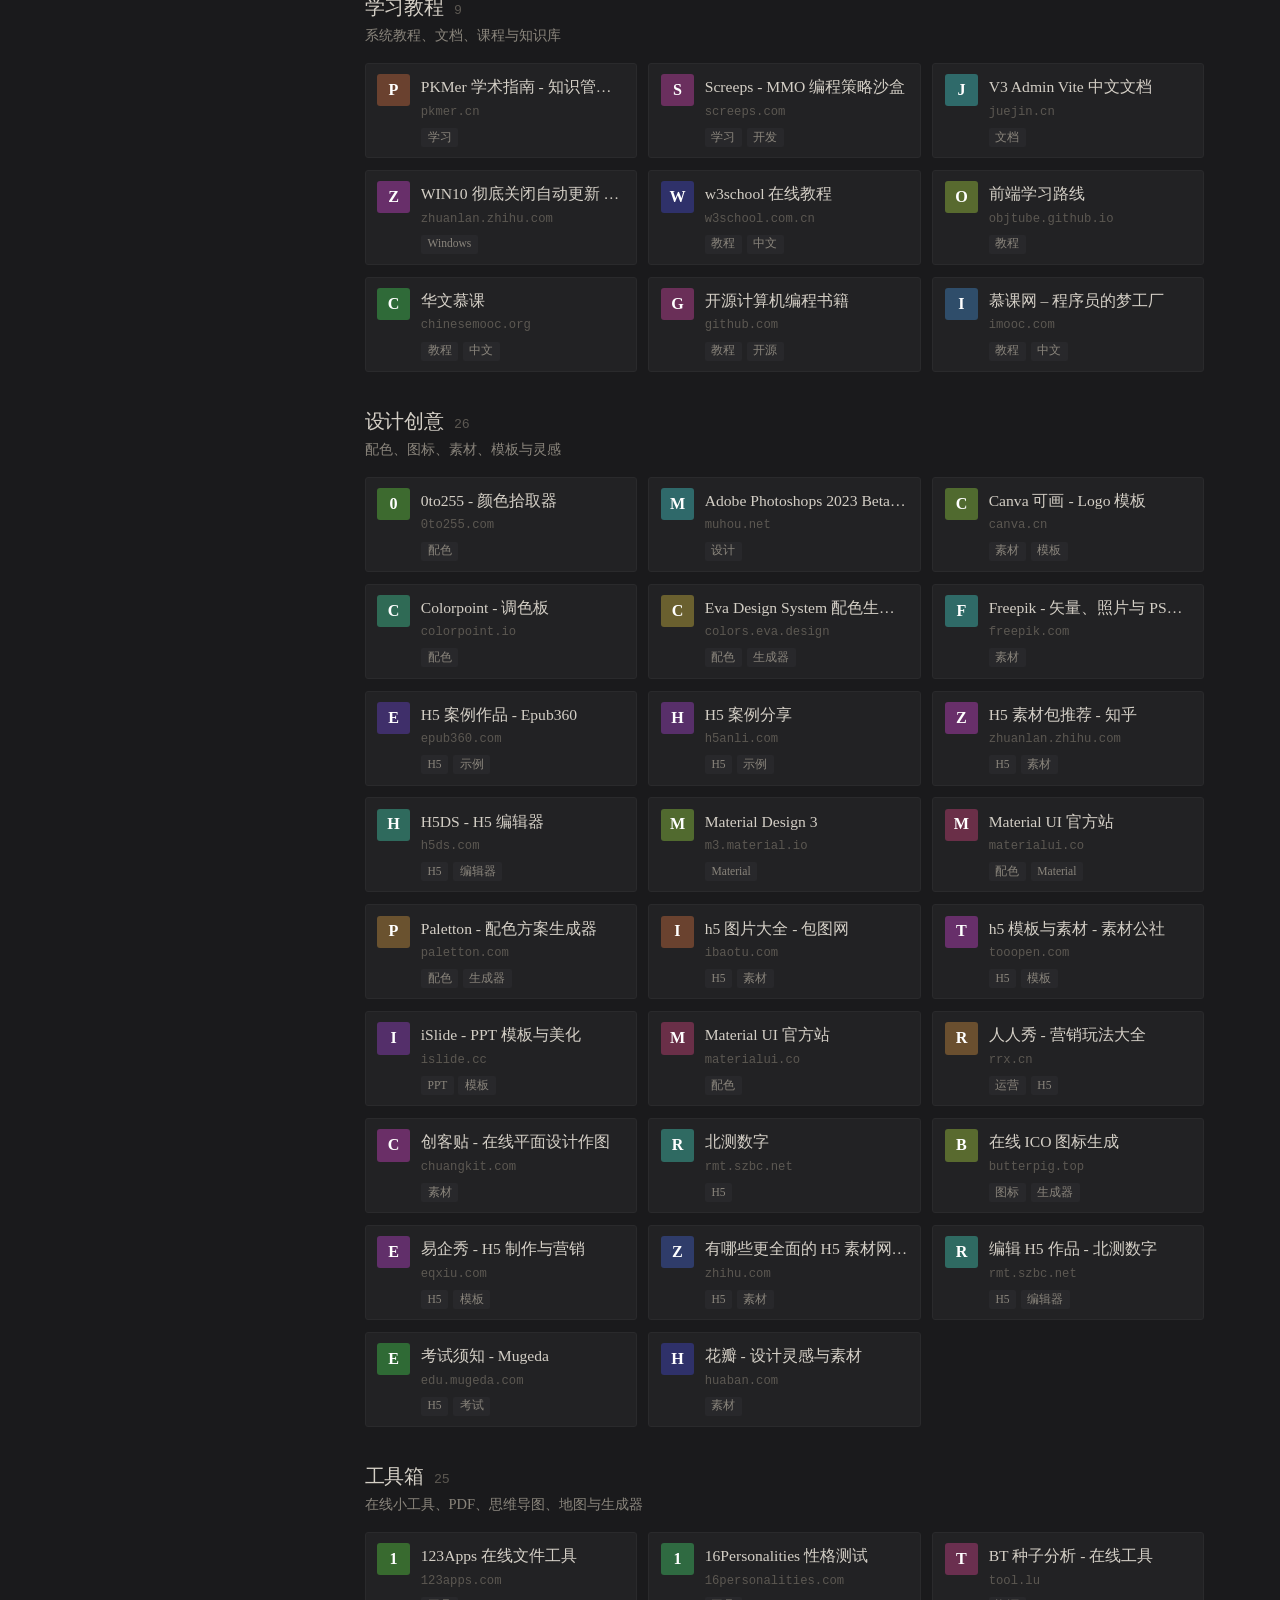
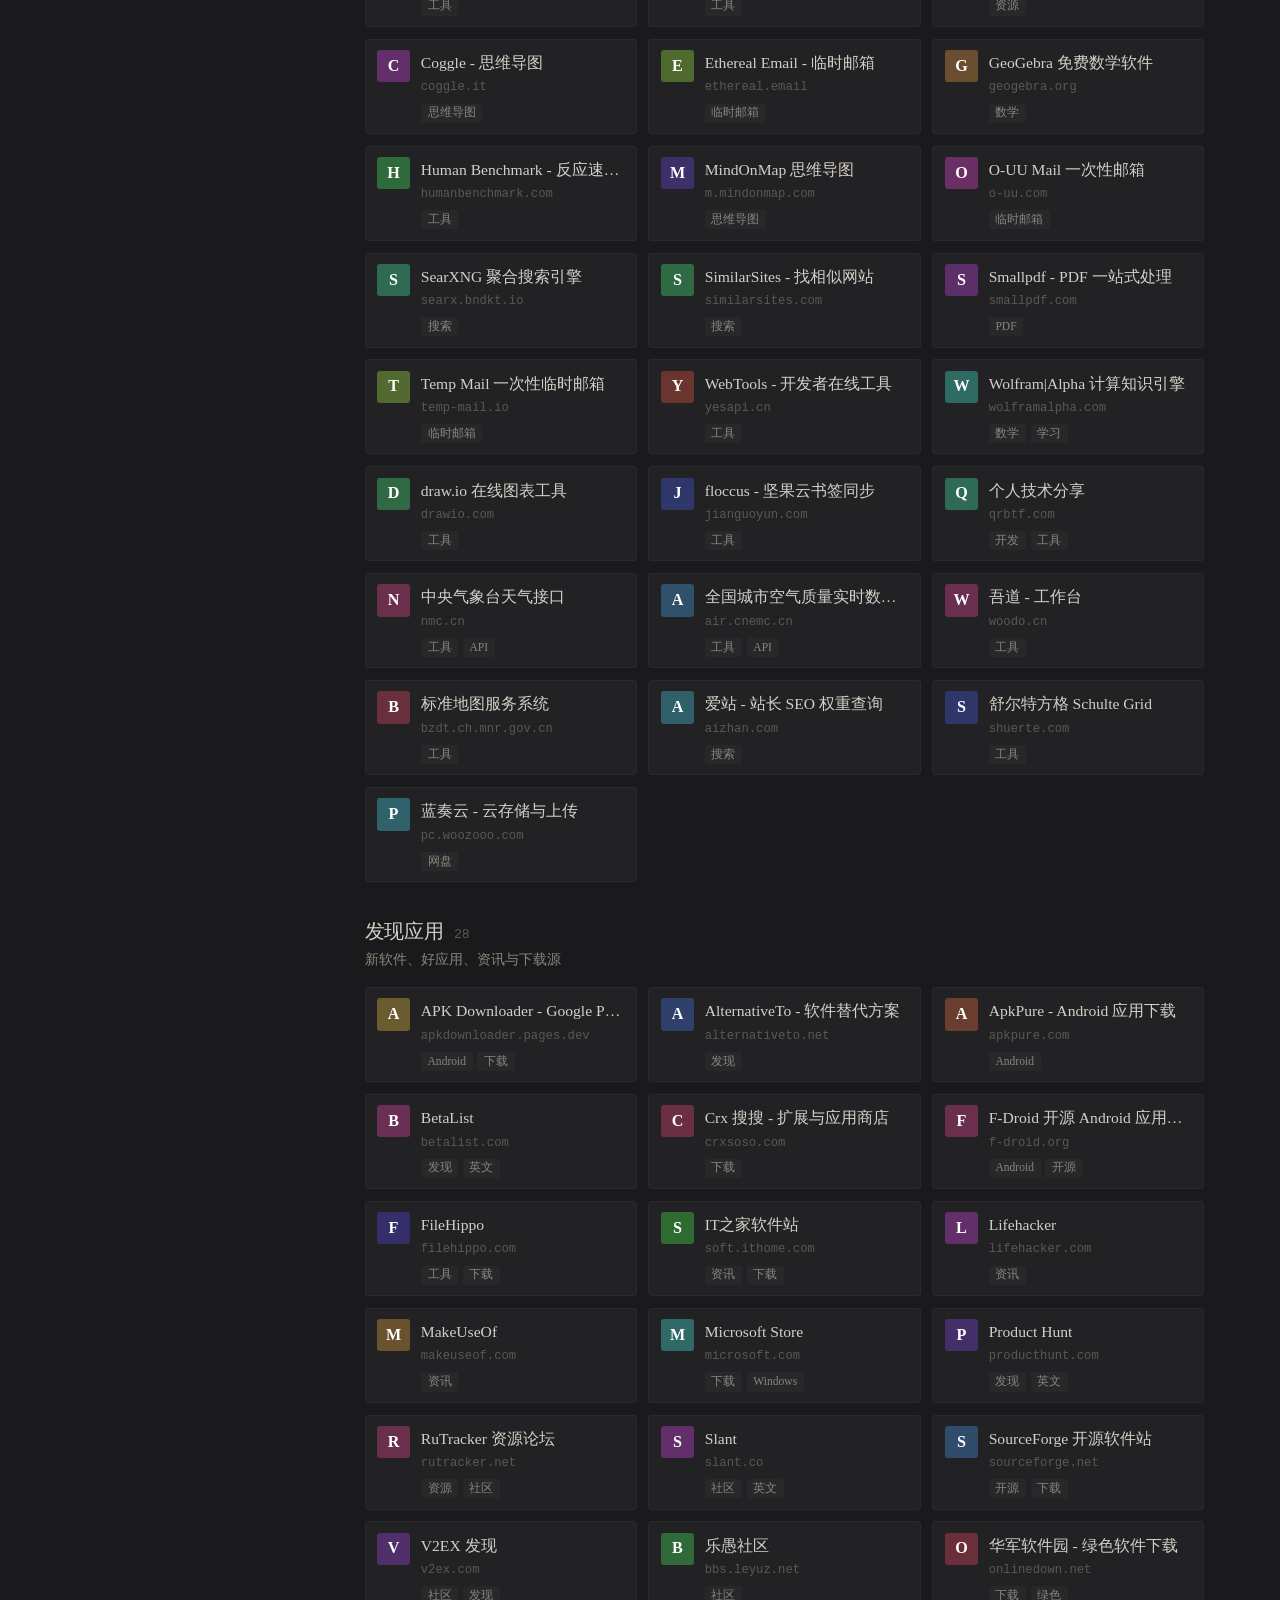
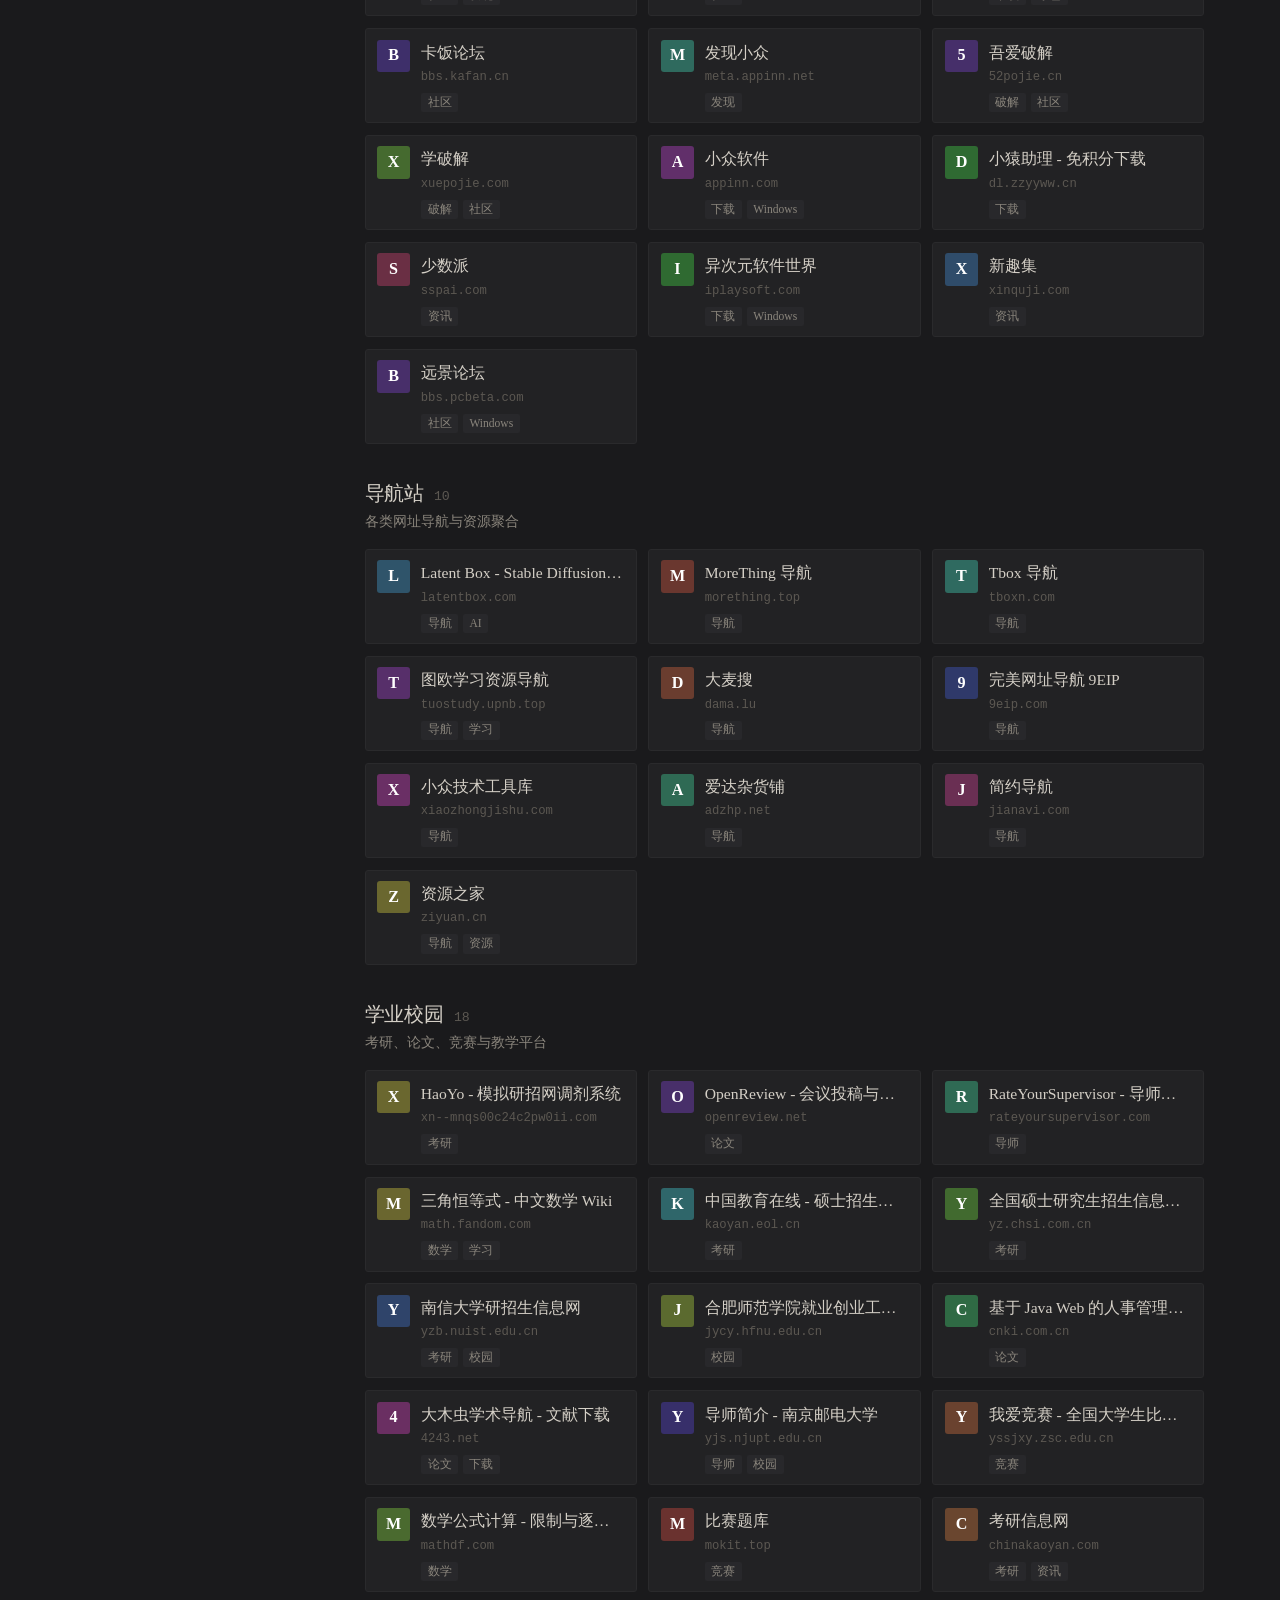
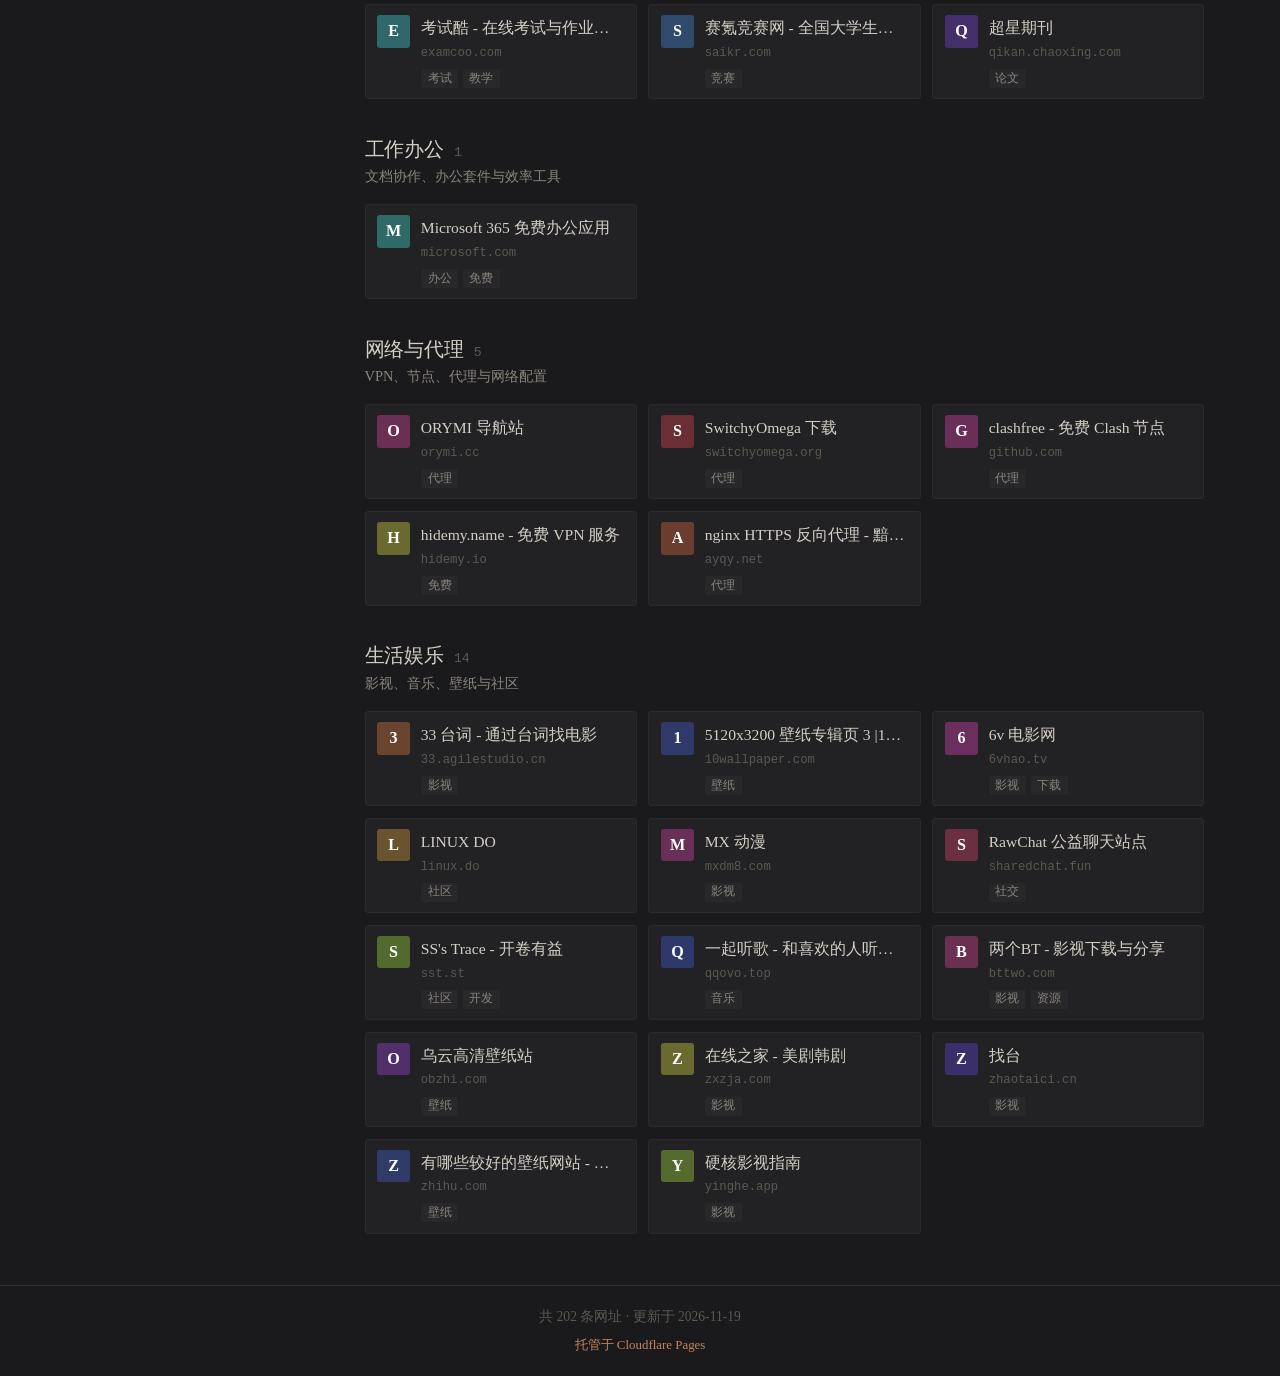
==== commit bff547b1: "feat(页脚):增加 Cloudflare Pages 托管链接 Co-Authored-By: Claude Opus 4.7 <noreply@anthropic.com>" ====
--- a/index.html
+++ b/index.html
@@ -60,6 +60,9 @@
   <footer class="site-footer">
     <p>共 <span id="totalCount">0</span> 条网址 ·
        更新于 <span id="updatedAt">—</span></p>
+    <p class="footer-credit">
+      <a href="https://www.cloudflare-cn.com/developer-platform/products/pages/" target="_blank" rel="noopener noreferrer">托管于 Cloudflare Pages</a>
+    </p>
   </footer>
 
   <script src="data/sites.js"></script>
--- a/assets/style.css
+++ b/assets/style.css
@@ -236,6 +236,7 @@
   padding: 1.2rem 1.5rem; text-align: center;
   font-size: .8rem; color: var(--text-faint);
 }
+.site-footer .footer-credit { margin-top: .35rem; font-size: .95em; }
 
 /* ---------------- Responsive ---------------- */
 @media (max-width: 860px) {
--- a/assets/style.css
+++ b/assets/style.css
@@ -236,6 +236,7 @@
   padding: 1.2rem 1.5rem; text-align: center;
   font-size: .8rem; color: var(--text-faint);
 }
+.site-footer .footer-credit { margin-top: .35rem; font-size: .95em; }
 
 /* ---------------- Responsive ---------------- */
 @media (max-width: 860px) {
